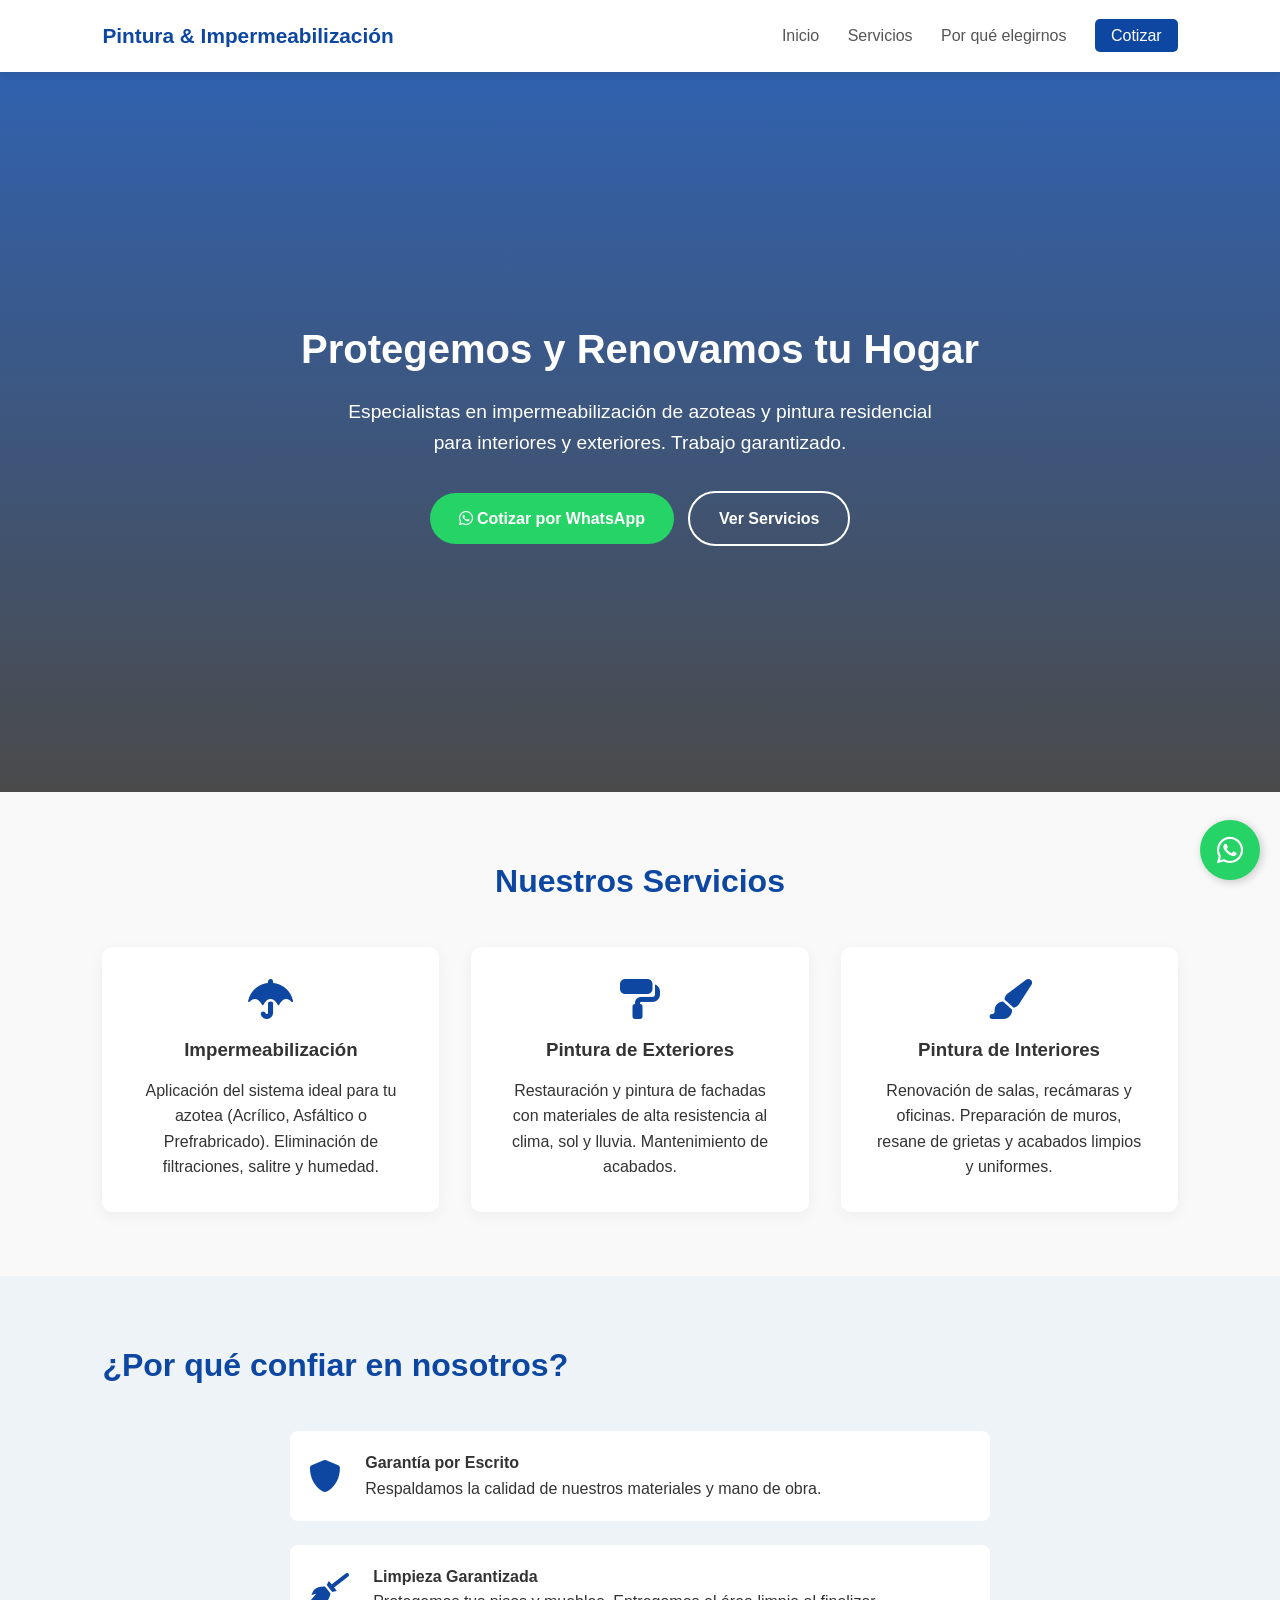
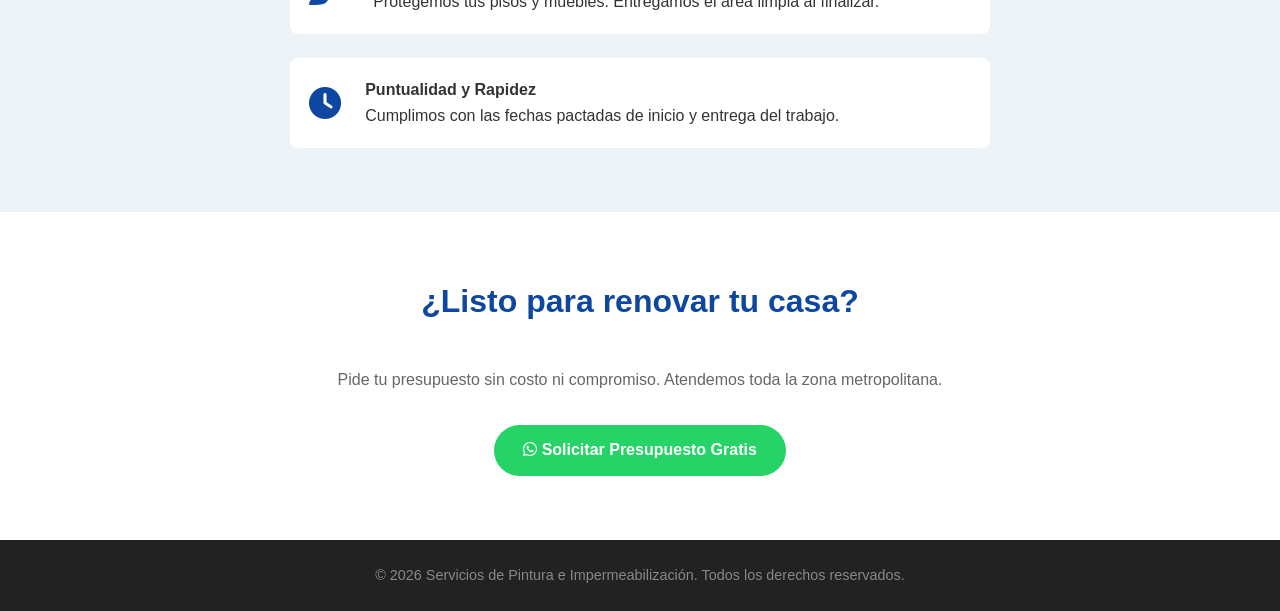
==== principal.html @ cd10721b "Add files via upload" ====
<!DOCTYPE html>
<html lang="es">
<head>
  <meta charset="UTF-8">
  <meta name="viewport" content="width=device-width, initial-scale=1.0">
  <title>Impermeabilización y Pintura Residencial | Cotización Gratis</title>
  <link rel="stylesheet" href="principal.css">
  <link rel="stylesheet" href="https://cdnjs.cloudflare.com/ajax/libs/font-awesome/6.0.0/css/all.min.css">
</head>
<body>

  <!-- Encabezado / Navegación -->
  <header>
    <div class="logo">Pintura & Impermeabilización</div>
    <nav>
      <a href="#inicio">Inicio</a>
      <a href="#servicios">Servicios</a>
      <a href="#nosotros">Por qué elegirnos</a>
      <a href="#contacto" class="btn-nav">Cotizar</a>
    </nav>
  </header>

  <!-- Sección Principal (Hero) -->
  <section id="inicio" class="hero">
    <div class="hero-content">
      <h1>Protegemos y Renovamos tu Hogar</h1>
      <p>Especialistas en impermeabilización de azoteas y pintura residencial para interiores y exteriores. Trabajo garantizado.</p>
      <div class="hero-buttons">
        <a href="https://wa.me/1234567890?text=Hola,%20quisiera%20una%20cotización%20para%20un%20servicio" class="btn-primary" target="_blank">
          <i class="fab fa-whatsapp"></i> Cotizar por WhatsApp
        </a>
        <a href="#servicios" class="btn-secondary">Ver Servicios</a>
      </div>
    </div>
  </section>

  <!-- Servicios -->
  <section id="servicios" class="servicios">
    <h2>Nuestros Servicios</h2>
    <div class="servicios-grid">
      
      <div class="card">
        <i class="fas fa-umbrella card-icon"></i>
        <h3>Impermeabilización</h3>
        <p>Aplicación del sistema ideal para tu azotea (Acrílico, Asfáltico o Prefrabricado). Eliminación de filtraciones, salitre y humedad.</p>
      </div>

      <div class="card">
        <i class="fas fa-paint-roller card-icon"></i>
        <h3>Pintura de Exteriores</h3>
        <p>Restauración y pintura de fachadas con materiales de alta resistencia al clima, sol y lluvia. Mantenimiento de acabados.</p>
      </div>

      <div class="card">
        <i class="fas fa-paint-brush card-icon"></i>
        <h3>Pintura de Interiores</h3>
        <p>Renovación de salas, recámaras y oficinas. Preparación de muros, resane de grietas y acabados limpios y uniformes.</p>
      </div>

    </div>
  </section>

  <!-- Por qué elegirnos -->
  <section id="nosotros" class="beneficios">
    <h2>¿Por qué confiar en nosotros?</h2>
    <div class="beneficios-list">
      <div class="beneficio-item">
        <i class="fas fa-shield-alt"></i>
        <div>
          <h4>Garantía por Escrito</h4>
          <p>Respaldamos la calidad de nuestros materiales y mano de obra.</p>
        </div>
      </div>
      <div class="beneficio-item">
        <i class="fas fa-broom"></i>
        <div>
          <h4>Limpieza Garantizada</h4>
          <p>Protegemos tus pisos y muebles. Entregamos el área limpia al finalizar.</p>
        </div>
      </div>
      <div class="beneficio-item">
        <i class="fas fa-clock"></i>
        <div>
          <h4>Puntualidad y Rapidez</h4>
          <p>Cumplimos con las fechas pactadas de inicio y entrega del trabajo.</p>
        </div>
      </div>
    </div>
  </section>

  <!-- Llamado a la Acción y Contacto -->
  <section id="contacto" class="contacto">
    <h2>¿Listo para renovar tu casa?</h2>
    <p>Pide tu presupuesto sin costo ni compromiso. Atendemos toda la zona metropolitana.</p>
    <a href="https://wa.me/1234567890?text=Hola,%20quisiera%20una%20cotización" class="btn-primary" target="_blank">
      <i class="fab fa-whatsapp"></i> Solicitar Presupuesto Gratis
    </a>
  </section>

  <!-- Botón Flotante de WhatsApp -->
  <a href="https://wa.me/1234567890?text=Hola,%20me%20interesa%20una%20cotización" class="whatsapp-float" target="_blank">
    <i class="fab fa-whatsapp"></i>
  </a>

  <footer>
    <p>&copy; 2026 Servicios de Pintura e Impermeabilización. Todos los derechos reservados.</p>
  </footer>

</body>
</html>
---- principal.css ----
* {
  margin: 0;
  padding: 0;
  box-sizing: border-box;
  font-family: 'Segoe UI', Tahoma, Geneva, Verdana, sans-serif;
}

body {
  color: #333;
  line-height: 1.6;
  background-color: #f9f9f9;
}

/* Encabezado */
header {
  display: flex;
  justify-content: space-between;
  align-items: center;
  padding: 1.2rem 8%;
  background: #ffffff;
  box-shadow: 0 2px 10px rgba(0, 0, 0, 0.1);
  position: sticky;
  top: 0;
  z-index: 100;
}

.logo {
  font-size: 1.3rem;
  font-weight: bold;
  color: #0d47a1;
}

nav a {
  margin-left: 1.5rem;
  text-decoration: none;
  color: #555;
  font-weight: 500;
  transition: color 0.3s;
}

nav a:hover {
  color: #0d47a1;
}

.btn-nav {
  background: #0d47a1;
  color: #fff !important;
  padding: 0.5rem 1rem;
  border-radius: 5px;
}

/* Hero Section */
.hero {
  background: linear-gradient(rgba(13, 71, 161, 0.85), rgba(0, 0, 0, 0.7)), 
              url('https://images.unsplash.com/photo-1589939705384-5185137a7f0f?auto=format&fit=crop&w=1200&q=80') center/cover;
  height: 80vh;
  display: flex;
  align-items: center;
  justify-content: center;
  text-align: center;
  color: #fff;
  padding: 0 1rem;
}

.hero-content h1 {
  font-size: 2.5rem;
  margin-bottom: 1rem;
}

.hero-content p {
  font-size: 1.2rem;
  max-width: 600px;
  margin: 0 auto 2rem auto;
}

/* Botones */
.btn-primary {
  background: #25d366;
  color: #fff;
  padding: 0.8rem 1.8rem;
  text-decoration: none;
  font-weight: bold;
  border-radius: 30px;
  display: inline-block;
  transition: background 0.3s;
}

.btn-primary:hover {
  background: #1ebc57;
}

.btn-secondary {
  background: transparent;
  color: #fff;
  border: 2px solid #fff;
  padding: 0.8rem 1.8rem;
  text-decoration: none;
  font-weight: bold;
  border-radius: 30px;
  margin-left: 10px;
  display: inline-block;
}

/* Servicios */
.servicios {
  padding: 4rem 8%;
  text-align: center;
}

.servicios h2, .beneficios h2, .contacto h2 {
  font-size: 2rem;
  color: #0d47a1;
  margin-bottom: 2.5rem;
}

.servicios-grid {
  display: grid;
  grid-template-columns: repeat(auto-fit, minmax(280px, 1fr));
  gap: 2rem;
}

.card {
  background: #fff;
  padding: 2rem;
  border-radius: 10px;
  box-shadow: 0 4px 15px rgba(0,0,0,0.05);
  transition: transform 0.3s;
}

.card:hover {
  transform: translateY(-5px);
}

.card-icon {
  font-size: 2.5rem;
  color: #0d47a1;
  margin-bottom: 1rem;
}

.card h3 {
  margin-bottom: 0.8rem;
}

/* Beneficios */
.beneficios {
  background: #eef3f8;
  padding: 4rem 8%;
}

.beneficios-list {
  display: flex;
  flex-direction: column;
  gap: 1.5rem;
  max-width: 700px;
  margin: 0 auto;
}

.beneficio-item {
  display: flex;
  align-items: center;
  gap: 1.5rem;
  background: #fff;
  padding: 1.2rem;
  border-radius: 8px;
}

.beneficio-item i {
  font-size: 2rem;
  color: #0d47a1;
}

/* Contacto */
.contacto {
  padding: 4rem 1rem;
  text-align: center;
  background: #ffffff;
}

.contacto p {
  margin-bottom: 2rem;
  color: #666;
}

/* Botón Flotante de WhatsApp */
.whatsapp-float {
  position: fixed;
  width: 60px;
  height: 60px;
  bottom: 20px;
  right: 20px;
  background-color: #25d366;
  color: #FFF;
  border-radius: 50px;
  text-align: center;
  font-size: 30px;
  box-shadow: 2px 2px 10px rgba(0, 0, 0, 0.2);
  z-index: 1000;
  display: flex;
  align-items: center;
  justify-content: center;
  text-decoration: none;
}

/* Footer */
footer {
  text-align: center;
  padding: 1.5rem;
  background: #222;
  color: #888;
  font-size: 0.9rem;
}

/* Responsivo para Celulares */
@media (max-width: 768px) {
  header {
    flex-direction: column;
    gap: 1rem;
  }
  
  nav a {
    margin: 0 0.5rem;
  }

  .hero-content h1 {
    font-size: 1.8rem;
  }

  .btn-secondary {
    margin-left: 0;
    margin-top: 10px;
  }
}
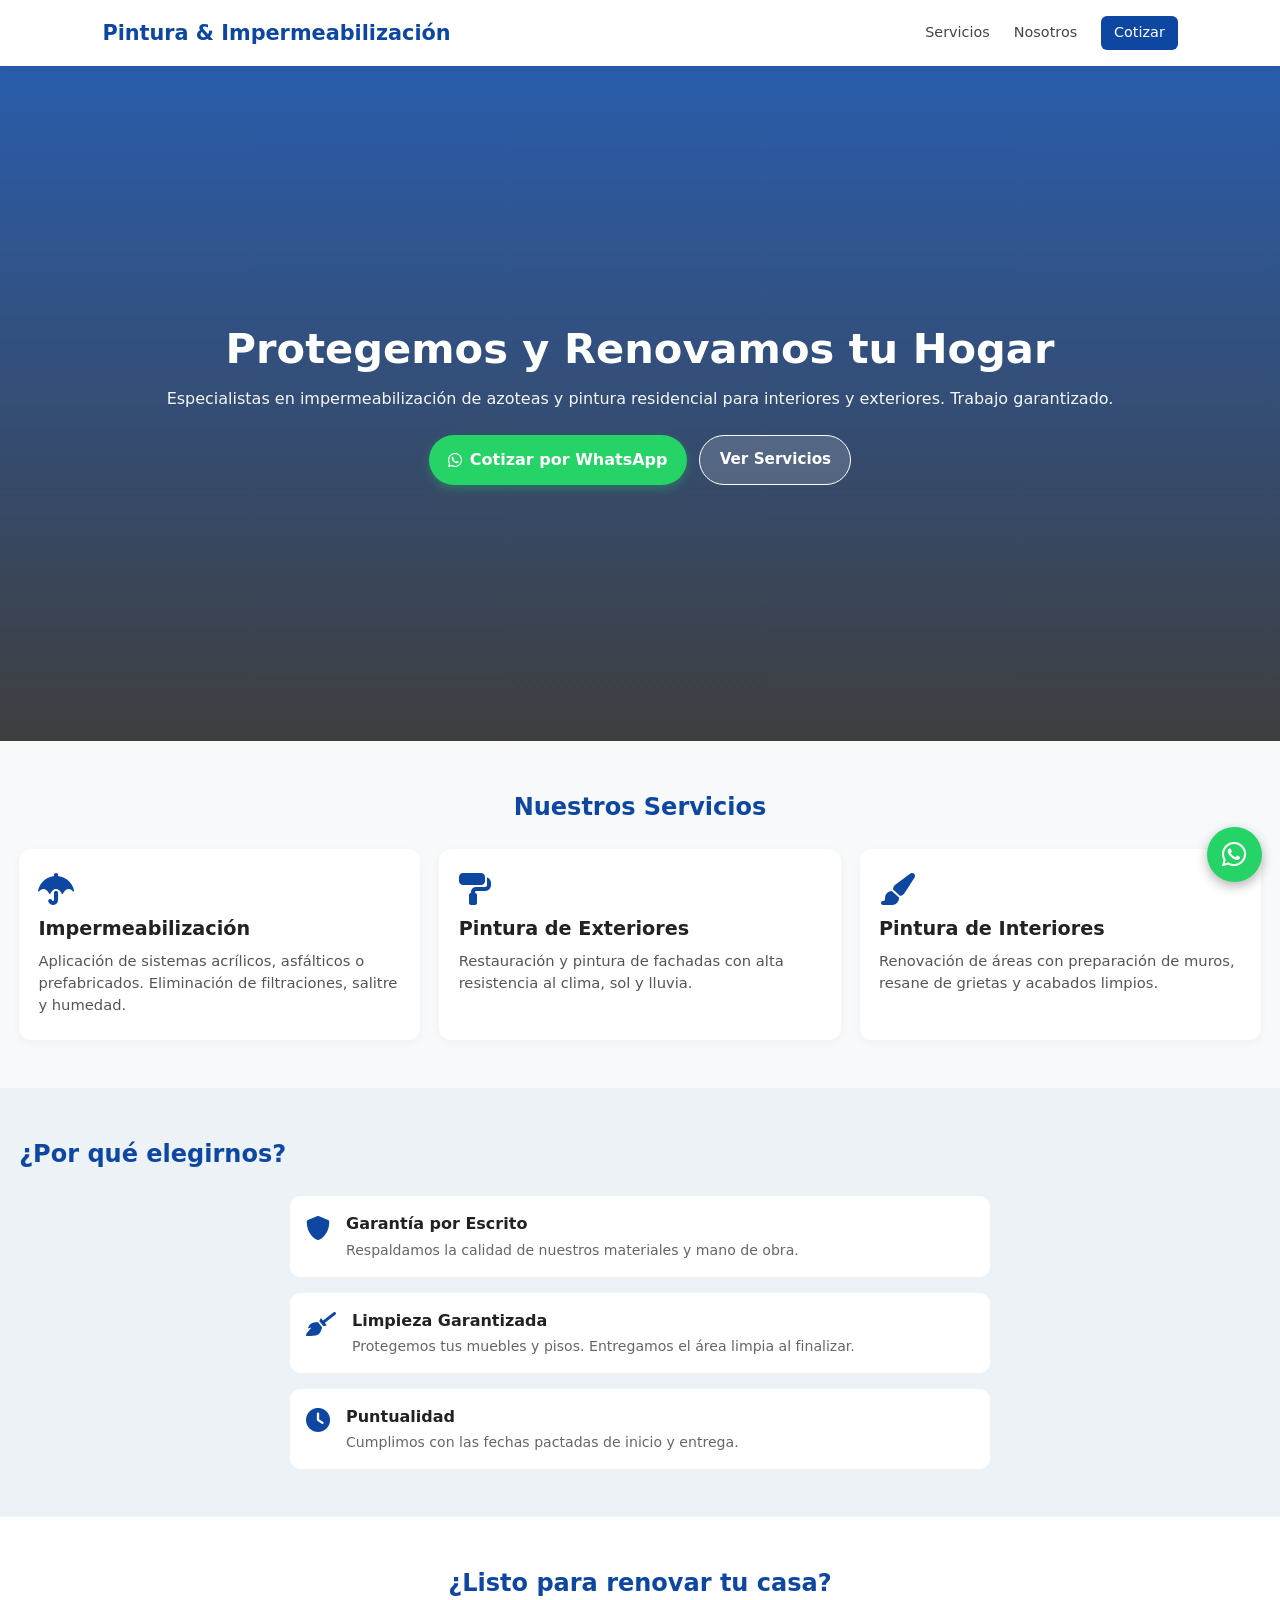
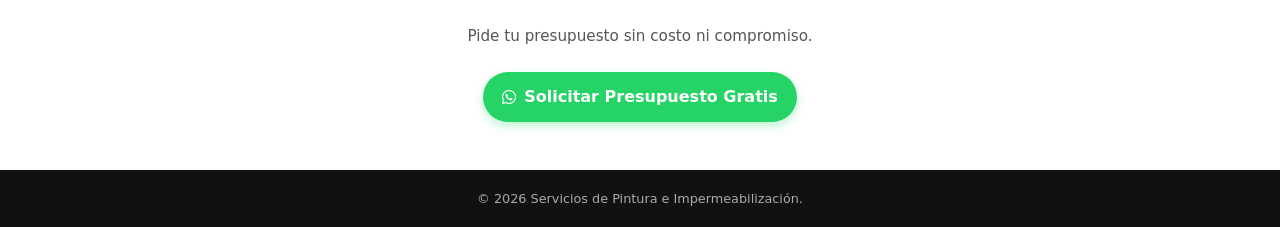
==== commit 9895c6da: "Add files via upload" ====
--- a/principal.html
+++ b/principal.html
@@ -13,9 +13,8 @@
   <header>
     <div class="logo">Pintura & Impermeabilización</div>
     <nav>
-      <a href="#inicio">Inicio</a>
       <a href="#servicios">Servicios</a>
-      <a href="#nosotros">Por qué elegirnos</a>
+      <a href="#nosotros">Nosotros</a>
       <a href="#contacto" class="btn-nav">Cotizar</a>
     </nav>
   </header>
@@ -42,19 +41,19 @@
       <div class="card">
         <i class="fas fa-umbrella card-icon"></i>
         <h3>Impermeabilización</h3>
-        <p>Aplicación del sistema ideal para tu azotea (Acrílico, Asfáltico o Prefrabricado). Eliminación de filtraciones, salitre y humedad.</p>
+        <p>Aplicación de sistemas acrílicos, asfálticos o prefabricados. Eliminación de filtraciones, salitre y humedad.</p>
       </div>
 
       <div class="card">
         <i class="fas fa-paint-roller card-icon"></i>
         <h3>Pintura de Exteriores</h3>
-        <p>Restauración y pintura de fachadas con materiales de alta resistencia al clima, sol y lluvia. Mantenimiento de acabados.</p>
+        <p>Restauración y pintura de fachadas con alta resistencia al clima, sol y lluvia.</p>
       </div>
 
       <div class="card">
         <i class="fas fa-paint-brush card-icon"></i>
         <h3>Pintura de Interiores</h3>
-        <p>Renovación de salas, recámaras y oficinas. Preparación de muros, resane de grietas y acabados limpios y uniformes.</p>
+        <p>Renovación de áreas con preparación de muros, resane de grietas y acabados limpios.</p>
       </div>
 
     </div>
@@ -62,7 +61,7 @@
 
   <!-- Por qué elegirnos -->
   <section id="nosotros" class="beneficios">
-    <h2>¿Por qué confiar en nosotros?</h2>
+    <h2>¿Por qué elegirnos?</h2>
     <div class="beneficios-list">
       <div class="beneficio-item">
         <i class="fas fa-shield-alt"></i>
@@ -75,35 +74,35 @@
         <i class="fas fa-broom"></i>
         <div>
           <h4>Limpieza Garantizada</h4>
-          <p>Protegemos tus pisos y muebles. Entregamos el área limpia al finalizar.</p>
+          <p>Protegemos tus muebles y pisos. Entregamos el área limpia al finalizar.</p>
         </div>
       </div>
       <div class="beneficio-item">
         <i class="fas fa-clock"></i>
         <div>
-          <h4>Puntualidad y Rapidez</h4>
-          <p>Cumplimos con las fechas pactadas de inicio y entrega del trabajo.</p>
+          <h4>Puntualidad</h4>
+          <p>Cumplimos con las fechas pactadas de inicio y entrega.</p>
         </div>
       </div>
     </div>
   </section>
 
-  <!-- Llamado a la Acción y Contacto -->
+  <!-- Contacto -->
   <section id="contacto" class="contacto">
     <h2>¿Listo para renovar tu casa?</h2>
-    <p>Pide tu presupuesto sin costo ni compromiso. Atendemos toda la zona metropolitana.</p>
+    <p>Pide tu presupuesto sin costo ni compromiso.</p>
     <a href="https://wa.me/1234567890?text=Hola,%20quisiera%20una%20cotización" class="btn-primary" target="_blank">
       <i class="fab fa-whatsapp"></i> Solicitar Presupuesto Gratis
     </a>
   </section>
 
   <!-- Botón Flotante de WhatsApp -->
-  <a href="https://wa.me/1234567890?text=Hola,%20me%20interesa%20una%20cotización" class="whatsapp-float" target="_blank">
+  <a href="https://wa.me/1234567890?text=Hola,%20me%20interesa%20una%20cotización" class="whatsapp-float" target="_blank" aria-label="Contacto por WhatsApp">
     <i class="fab fa-whatsapp"></i>
   </a>
 
   <footer>
-    <p>&copy; 2026 Servicios de Pintura e Impermeabilización. Todos los derechos reservados.</p>
+    <p>&copy; 2026 Servicios de Pintura e Impermeabilización.</p>
   </footer>
 
 </body>
--- a/principal.css
+++ b/principal.css
@@ -1,200 +1,226 @@
-
+/* Reset general y soporte de cajas */
 * {
   margin: 0;
   padding: 0;
   box-sizing: border-box;
-  font-family: 'Segoe UI', Tahoma, Geneva, Verdana, sans-serif;
+  font-family: system-ui, -apple-system, BlinkMacSystemFont, 'Segoe UI', Roboto, Oxygen, Ubuntu, Cantarell, sans-serif;
+  -webkit-tap-highlight-color: transparent;
+}
+
+html {
+  scroll-behavior: smooth;
 }
 
 body {
-  color: #333;
-  line-height: 1.6;
-  background-color: #f9f9f9;
-}
-
-/* Encabezado */
+  color: #222;
+  line-height: 1.5;
+  background-color: #f8f9fa;
+  overflow-x: hidden;
+}
+
+/* Header */
 header {
   display: flex;
   justify-content: space-between;
   align-items: center;
-  padding: 1.2rem 8%;
+  padding: 0.8rem 5%;
   background: #ffffff;
-  box-shadow: 0 2px 10px rgba(0, 0, 0, 0.1);
+  box-shadow: 0 2px 8px rgba(0, 0, 0, 0.08);
   position: sticky;
   top: 0;
   z-index: 100;
 }
 
 .logo {
-  font-size: 1.3rem;
-  font-weight: bold;
-  color: #0d47a1;
+  font-size: 1.1rem;
+  font-weight: 700;
+  color: #0d47a1;
+}
+
+nav {
+  display: flex;
+  align-items: center;
+  gap: 0.8rem;
 }
 
 nav a {
-  margin-left: 1.5rem;
-  text-decoration: none;
-  color: #555;
+  text-decoration: none;
+  color: #444;
+  font-size: 0.9rem;
   font-weight: 500;
-  transition: color 0.3s;
-}
-
-nav a:hover {
-  color: #0d47a1;
 }
 
 .btn-nav {
   background: #0d47a1;
   color: #fff !important;
-  padding: 0.5rem 1rem;
-  border-radius: 5px;
+  padding: 0.4rem 0.8rem;
+  border-radius: 6px;
 }
 
 /* Hero Section */
 .hero {
-  background: linear-gradient(rgba(13, 71, 161, 0.85), rgba(0, 0, 0, 0.7)), 
-              url('https://images.unsplash.com/photo-1589939705384-5185137a7f0f?auto=format&fit=crop&w=1200&q=80') center/cover;
-  height: 80vh;
+  background: linear-gradient(rgba(13, 71, 161, 0.88), rgba(0, 0, 0, 0.75)), 
+              url('https://images.unsplash.com/photo-1589939705384-5185137a7f0f?auto=format&fit=crop&w=800&q=80') center/cover;
+  padding: 3.5rem 1.2rem;
   display: flex;
   align-items: center;
   justify-content: center;
   text-align: center;
   color: #fff;
-  padding: 0 1rem;
+  min-height: 75vh;
 }
 
 .hero-content h1 {
-  font-size: 2.5rem;
-  margin-bottom: 1rem;
+  font-size: 1.8rem;
+  line-height: 1.25;
+  margin-bottom: 0.8rem;
 }
 
 .hero-content p {
-  font-size: 1.2rem;
-  max-width: 600px;
-  margin: 0 auto 2rem auto;
-}
-
-/* Botones */
+  font-size: 1rem;
+  opacity: 0.95;
+  margin-bottom: 1.5rem;
+}
+
+/* Botones adaptables */
+.hero-buttons {
+  display: flex;
+  flex-direction: column;
+  gap: 0.8rem;
+  width: 100%;
+}
+
 .btn-primary {
   background: #25d366;
   color: #fff;
-  padding: 0.8rem 1.8rem;
-  text-decoration: none;
-  font-weight: bold;
-  border-radius: 30px;
+  padding: 0.8rem 1.2rem;
+  text-decoration: none;
+  font-weight: 700;
+  border-radius: 25px;
+  display: inline-flex;
+  align-items: center;
+  justify-content: center;
+  gap: 0.5rem;
+  font-size: 1rem;
+  box-shadow: 0 4px 10px rgba(37, 211, 102, 0.3);
+}
+
+.btn-secondary {
+  background: rgba(255, 255, 255, 0.15);
+  color: #fff;
+  border: 1.5px solid #fff;
+  padding: 0.7rem 1.2rem;
+  text-decoration: none;
+  font-weight: 600;
+  border-radius: 25px;
   display: inline-block;
-  transition: background 0.3s;
-}
-
-.btn-primary:hover {
-  background: #1ebc57;
-}
-
-.btn-secondary {
-  background: transparent;
-  color: #fff;
-  border: 2px solid #fff;
-  padding: 0.8rem 1.8rem;
-  text-decoration: none;
-  font-weight: bold;
-  border-radius: 30px;
-  margin-left: 10px;
-  display: inline-block;
+  font-size: 0.95rem;
 }
 
 /* Servicios */
 .servicios {
-  padding: 4rem 8%;
+  padding: 3rem 1.2rem;
   text-align: center;
 }
 
 .servicios h2, .beneficios h2, .contacto h2 {
-  font-size: 2rem;
-  color: #0d47a1;
-  margin-bottom: 2.5rem;
+  font-size: 1.5rem;
+  color: #0d47a1;
+  margin-bottom: 1.5rem;
 }
 
 .servicios-grid {
-  display: grid;
-  grid-template-columns: repeat(auto-fit, minmax(280px, 1fr));
-  gap: 2rem;
+  display: flex;
+  flex-direction: column;
+  gap: 1.2rem;
 }
 
 .card {
   background: #fff;
-  padding: 2rem;
-  border-radius: 10px;
-  box-shadow: 0 4px 15px rgba(0,0,0,0.05);
-  transition: transform 0.3s;
-}
-
-.card:hover {
-  transform: translateY(-5px);
+  padding: 1.5rem 1.2rem;
+  border-radius: 12px;
+  box-shadow: 0 2px 10px rgba(0,0,0,0.04);
+  text-align: left;
 }
 
 .card-icon {
-  font-size: 2.5rem;
-  color: #0d47a1;
-  margin-bottom: 1rem;
+  font-size: 2rem;
+  color: #0d47a1;
+  margin-bottom: 0.6rem;
 }
 
 .card h3 {
-  margin-bottom: 0.8rem;
+  font-size: 1.2rem;
+  margin-bottom: 0.4rem;
+}
+
+.card p {
+  font-size: 0.92rem;
+  color: #555;
 }
 
 /* Beneficios */
 .beneficios {
-  background: #eef3f8;
-  padding: 4rem 8%;
+  background: #edf2f7;
+  padding: 3rem 1.2rem;
 }
 
 .beneficios-list {
   display: flex;
   flex-direction: column;
-  gap: 1.5rem;
-  max-width: 700px;
-  margin: 0 auto;
+  gap: 1rem;
 }
 
 .beneficio-item {
   display: flex;
-  align-items: center;
-  gap: 1.5rem;
+  align-items: flex-start;
+  gap: 1rem;
   background: #fff;
-  padding: 1.2rem;
-  border-radius: 8px;
+  padding: 1rem;
+  border-radius: 10px;
 }
 
 .beneficio-item i {
-  font-size: 2rem;
-  color: #0d47a1;
+  font-size: 1.5rem;
+  color: #0d47a1;
+  margin-top: 0.2rem;
+}
+
+.beneficio-item h4 {
+  font-size: 1rem;
+  margin-bottom: 0.2rem;
+}
+
+.beneficio-item p {
+  font-size: 0.88rem;
+  color: #666;
 }
 
 /* Contacto */
 .contacto {
-  padding: 4rem 1rem;
+  padding: 3rem 1.2rem;
   text-align: center;
   background: #ffffff;
 }
 
 .contacto p {
-  margin-bottom: 2rem;
-  color: #666;
+  margin-bottom: 1.5rem;
+  color: #555;
+  font-size: 0.95rem;
 }
 
 /* Botón Flotante de WhatsApp */
 .whatsapp-float {
   position: fixed;
-  width: 60px;
-  height: 60px;
-  bottom: 20px;
-  right: 20px;
+  width: 55px;
+  height: 55px;
+  bottom: 18px;
+  right: 18px;
   background-color: #25d366;
   color: #FFF;
-  border-radius: 50px;
-  text-align: center;
-  font-size: 30px;
-  box-shadow: 2px 2px 10px rgba(0, 0, 0, 0.2);
+  border-radius: 50%;
+  font-size: 28px;
+  box-shadow: 0 4px 12px rgba(0, 0, 0, 0.3);
   z-index: 1000;
   display: flex;
   align-items: center;
@@ -202,32 +228,44 @@
   text-decoration: none;
 }
 
-/* Footer */
 footer {
   text-align: center;
-  padding: 1.5rem;
-  background: #222;
-  color: #888;
-  font-size: 0.9rem;
-}
-
-/* Responsivo para Celulares */
-@media (max-width: 768px) {
+  padding: 1.2rem;
+  background: #111;
+  color: #aaa;
+  font-size: 0.8rem;
+}
+
+/* Pantallas medianas y grandes (Tablets y Laptops) */
+@media (min-width: 768px) {
   header {
-    flex-direction: column;
-    gap: 1rem;
-  }
-  
-  nav a {
-    margin: 0 0.5rem;
+    padding: 1rem 8%;
+  }
+
+  .logo {
+    font-size: 1.3rem;
+  }
+
+  nav {
+    gap: 1.5rem;
   }
 
   .hero-content h1 {
-    font-size: 1.8rem;
-  }
-
-  .btn-secondary {
-    margin-left: 0;
-    margin-top: 10px;
-  }
-}+    font-size: 2.6rem;
+  }
+
+  .hero-buttons {
+    flex-direction: row;
+    justify-content: center;
+  }
+
+  .servicios-grid {
+    display: grid;
+    grid-template-columns: repeat(3, 1fr);
+  }
+
+  .beneficios-list {
+    max-width: 700px;
+    margin: 0 auto;
+  }
+}
